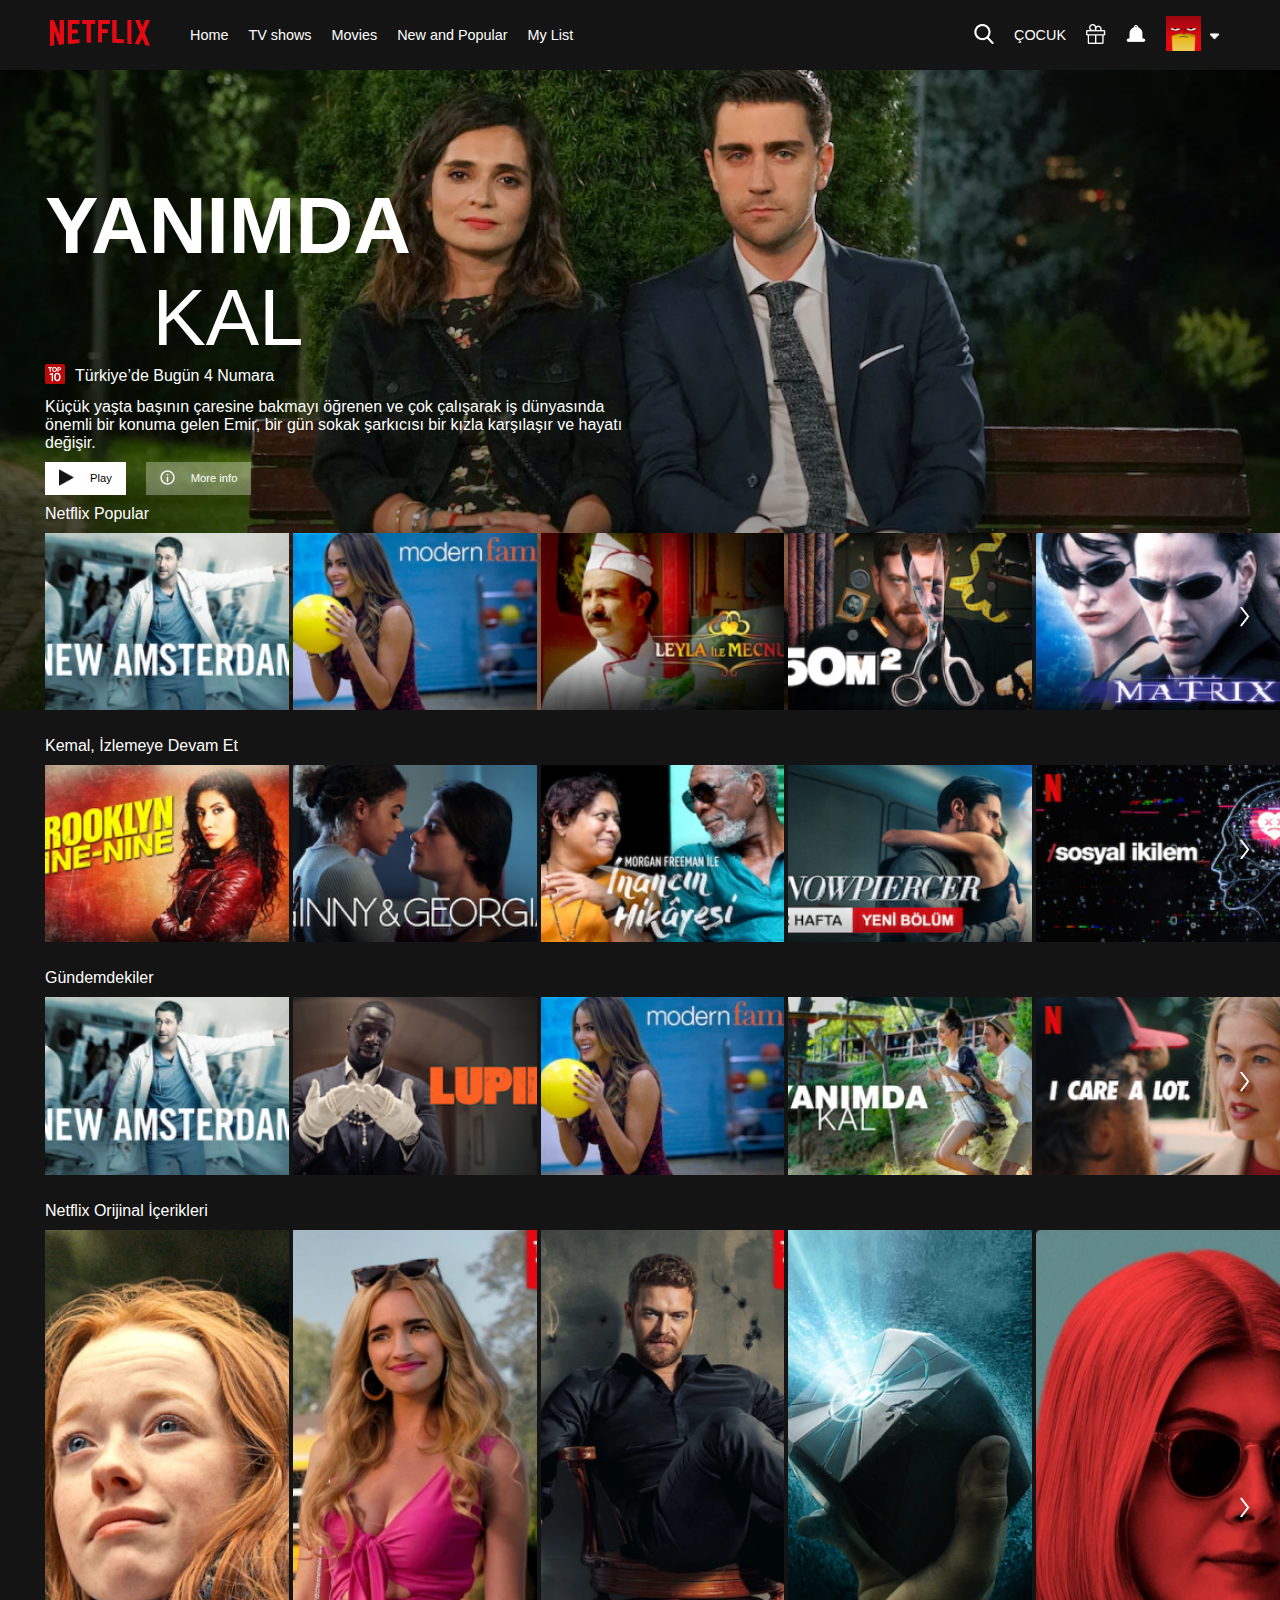
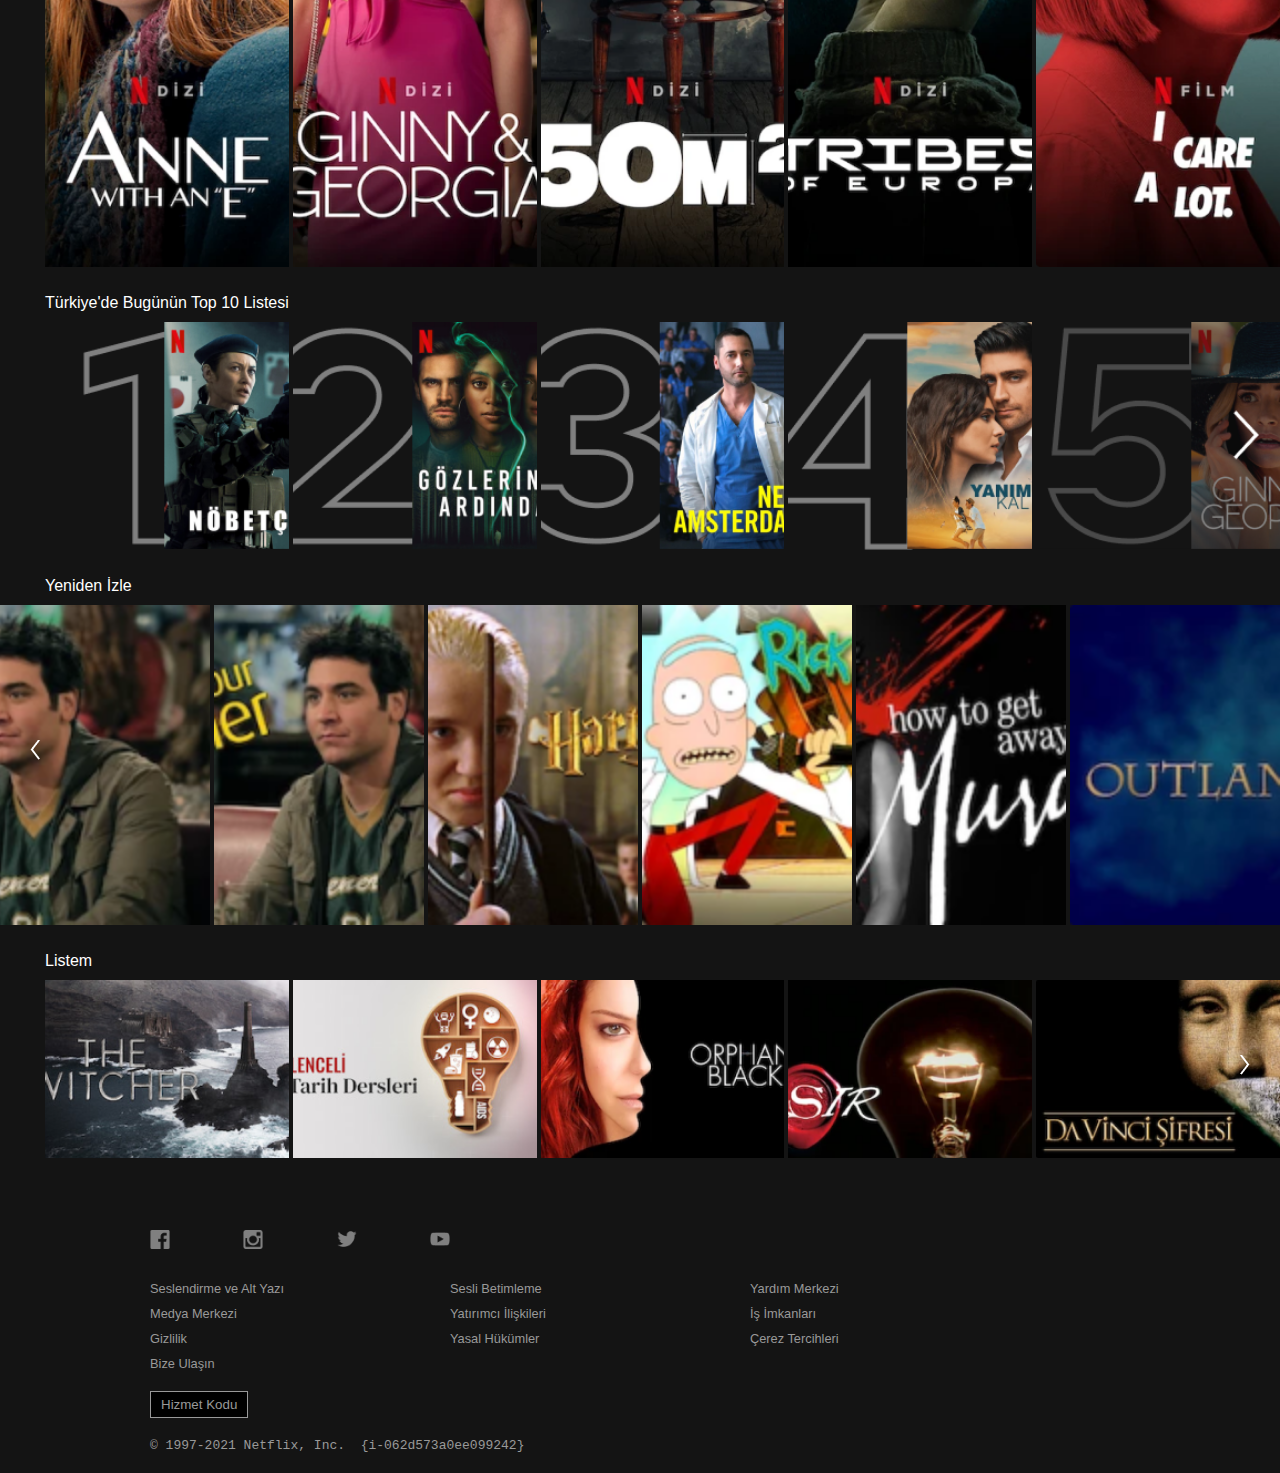
==== home.html @ 6e18d0bb "adding the user home page" ====
<!DOCTYPE html>
<html lang="en">
  <head>
    <meta charset="UTF-8" />
    <meta http-equiv="X-UA-Compatible" content="IE=edge" />
    <meta name="viewport" content="width=device-width, initial-scale=1.0" />
    <title>Movie App</title>
    <link rel="icon" type="image/x-icon" href="/images/favicon.png" />
    <link rel="stylesheet" href="/CSS/home.css" />
  </head>
  <body>
    <header>
      <nav>
        <figure class="netflix-logo">
          <img src="./Images/Fill-14.png" alt="Neflix-logo" />
        </figure>
        <div class="nav-pages">
          <span>Home</span>
          <span>TV shows</span>
          <span>Movies</span>
          <span>New and Popular</span>
          <span>My List</span>
        </div>
        <div class="browse">
          Browse
          <figure class="down-arrow">
            <img src="/Images/down-arrow.png" alt="" />
          </figure>
          <div class="extra"></div>
        </div>
        <div class="nav-icons">
          <figure class="only-on-big-screen">
            <img src="./Images/Search.png" alt="" />
          </figure>
          <span class="only-on-big-screen">ÇOCUK</span>
          <figure class="only-on-big-screen">
            <img src="/Images/Fill.png" alt="" />
          </figure>
          <figure>
            <img src="/Images/Bell.png" alt="" />
          </figure>
          <figure class="profile-picture">
            <img src="/Images/ProfilePicture (2).png" alt="" />
          </figure>
          <figure class="down-arrow only-on-big-screen">
            <img src="/Images/down-arrow.png" alt="" />
          </figure>
        </div>
      </nav>

      <div class="movie-poster">
        <div>
          <div class="movie-name">
            <span class="yanimda">YANIMDA</span>
            <span class="kal">KAL</span>
          </div>

          <div class="top-ten-bage-wrapper">
            <figure>
              <img src="/Images/Top10Badge.png" alt="" />
            </figure>
            Türkiye’de Bugün 4 Numara
          </div>
          <p>
            Küçük yaşta başının çaresine bakmayı öğrenen ve çok çalışarak iş
            dünyasında önemli bir konuma gelen Emir, bir gün sokak şarkıcısı bir
            kızla karşılaşır ve hayatı değişir.
          </p>
          <div class="buttons-wrapper">
            <button class="play">
              <figure><img src="/Images/play.png" alt="" /></figure>
              Play
            </button>
            <button class="warning">
              <figure><img src="/Images/warning.png" alt="" /></figure>
              More info
            </button>
          </div>
        </div>

        <div class="netflix-popular">
          <div class="netflix-popular-head-text">Netflix Popular</div>
          <div class="popular-posters">
            <figure>
              <img src="/Images/popularPoster (1).png" alt="" />
            </figure>
            <figure>
              <img src="/Images/popularPoster (2).png" alt="" />
            </figure>
            <figure class="last-two">
              <img src="/Images/popularPoster (3).png" alt="" />
            </figure>
            <figure class="last-two">
              <img src="/Images/popularPoster (4).png" alt="" />
            </figure>
            <figure class="last-two">
              <img src="/Images/popularPoster (5).png" alt="" />
            </figure>
            <figure class="side-arrow">
              <img src="/Images/side-arrow.png" alt="" />
            </figure>
          </div>
        </div>
      </div>
    </header>

    <!-- Main Content -->
    <div class="main-content">
      <!-- 1 -->
      <div class="netflix-popular">
        <div class="netflix-popular-head-text">Kemal, İzlemeye Devam Et</div>
        <div class="popular-posters">
          <figure>
            <img src="/Images/first(1).png" alt="" />
          </figure>
          <figure>
            <img src="/Images/first (2).png" alt="" />
          </figure>
          <figure class="last-two">
            <img src="/Images/first(3).png" alt="" />
          </figure>
          <figure class="last-two">
            <img src="/Images/first (4).png" alt="" />
          </figure>
          <figure class="last-two">
            <img src="/Images/first(5).png" alt="" />
          </figure>
          <figure class="side-arrow">
            <img src="/Images/side-arrow.png" alt="" />
          </figure>
        </div>
      </div>
      <!-- 2 -->
      <div class="netflix-popular">
        <div class="netflix-popular-head-text">
          Gündemdekiler</div>
        <div class="popular-posters">
          <figure>
            <img src="/Images/popularPoster (1).png" alt="" />
          </figure>
          <figure>
            <img src="/Images/second (1).png" alt="" />
          </figure>
          <figure class="last-two">
            <img src="/Images/popularPoster (2).png" alt="" />
          </figure>
          <figure class="last-two">
            <img src="/Images/second(2).png" alt="" />
          </figure>
          <figure class="last-two">
            <img src="/Images/second (3).png" alt="" />
          </figure>
          <figure class="side-arrow">
            <img src="/Images/side-arrow.png" alt="" />
          </figure>
        </div>
      </div>
      <!-- 3 -->
      <div class="netflix-popular">
        <div class="netflix-popular-head-text">
          Netflix Orijinal İçerikleri</div>
        <div class="popular-posters">
          <figure>
            <img src="/Images/third(1).png" alt="" />
          </figure>
          <figure>
            <img src="/Images/third (2).png" alt="" />
          </figure>
          <figure class="last-two">
            <img src="/Images/third (3).png" alt="" />
          </figure>
          <figure class="last-two">
            <img src="/Images/third (4).png" alt="" />
          </figure>
          <figure class="last-two">
            <img src="/Images/third (5).png" alt="" />
          </figure>
          <figure class="side-arrow">
            <img src="/Images/side-arrow.png" alt="" />
          </figure>
        </div>
      </div>
      <!-- 4 -->
      <div class="netflix-popular">
        <div class="netflix-popular-head-text">
          Türkiye'de Bugünün Top 10 Listesi</div>
        <div class="popular-posters">
          <figure>
            <img src="/Images/fourth.png" alt="" />
          </figure>
          <figure>
            <img src="/Images/RankCard (1).png" alt="" />
          </figure>
          <figure class="last-two">
            <img src="/Images/RankCard (2).png" alt="" />
          </figure>
          <figure class="last-two">
            <img src="/Images/RankCard (4).png" alt="" />
          </figure>
          <figure class="last-two">
            <img src="/Images/RankCard (5).png" alt="" />
          </figure>
          <figure class="side-arrow rankCard-last-side-arrow">
            <img src="/Images/side-arrow.png" alt="" />
          </figure>
        </div>
      </div>
      <!-- 5 -->
      <div class="netflix-popular no-padding-left">
        <div class="netflix-popular-head-text">
          Yeniden İzle</div>
        <div class="popular-posters">
          <figure>
            <img src="/Images/fifth (1).png" alt="" />
          </figure>
          <figure>
            <img src="/Images/fifth (2).png" alt="" />
          </figure>
          <figure class="last-two">
            <img src="/Images/fifth (3).png" alt="" />
          </figure>
          <figure class="last-two">
            <img src="/Images/fifth(4).png" alt="" />
          </figure>
          <figure class="last-two">
            <img src="/Images/fifth(5).png" alt="" />
          </figure>
          <figure class="last-two">
            <img src="/Images/fifth (6).png" alt="" />
          </figure>
          <figure class="side-arrow">
            <img src="/Images/side-arrow.png" alt="" />
          </figure>
        </div>
      </div>
      <!-- 6 -->
      <div class="netflix-popular">
        <div class="netflix-popular-head-text">
          Listem</div>
        <div class="popular-posters">
          <figure>
            <img src="/Images/sixth (1).png" alt="" />
          </figure>
          <figure>
            <img src="/Images/sixth(2).png" alt="" />
          </figure>
          <figure class="last-two">
            <img src="/Images/sixth(3).png" alt="" />
          </figure>
          <figure class="last-two">
            <img src="/Images/sixth(4).png" alt="" />
          </figure>
          <figure class="last-two">
            <img src="/Images/sixth(5).png" alt="" />
          </figure>
          <figure class="side-arrow">
            <img src="/Images/side-arrow.png" alt="" />
          </figure>
        </div>
      </div>

      <!-- Main content closing div -->
    </div>
    <!-- footer -->
    <footer>
      <div class="socials">
        <figure class="side-arrow">
          <img src="/Images/facebook-ash.png" alt="" />
        </figure>
        <figure class="side-arrow">
          <img src="/Images/instagram.png" alt="" />
        </figure>
        <figure class="side-arrow">
          <img src="/Images/twitter.png" alt="" />
        </figure>
        <figure class="side-arrow">
          <img src="/Images/youtube.png" alt="" />
        </figure>
      </div>
      <div class="footer-links-container">
        <!-- 1 -->
        <ul>
          <li>Seslendirme ve Alt Yazı</li>
          <li>Medya Merkezi</li>
          <li>Gizlilik</li>
          <li>Bize Ulaşın</li>
        </ul>
        <!-- 2 -->
        <ul>
          <li>Sesli Betimleme</li>
          <li>Yatırımcı İlişkileri</li>
          <li>Yasal Hükümler</li>
        </ul>
        <!-- 3 -->
        <ul>
          <li>Yardım Merkezi</li>
          <li>İş İmkanları</li>
          <li>Çerez Tercihleri</li>
        </ul>
      </div>
      <button class="footer-button">Hizmet Kodu</button>

      <pre>© 1997-2021 Netflix, Inc.  {i-062d573a0ee099242}</pre>
    </footer>
    <script src="/JS/home.js"></script>
  </body>
</html>
---- CSS/home.css ----
/* GENERAL STYLES */
* {
  margin: 0;
  padding: 0;
  box-sizing: border-box;
}
body {
  width: 100%;
  font-family: Arial, Helvetica, sans-serif;
  color: white;
  background-color: rgba(20, 20, 20, 1);
}
img {
  width: 100%;
  height: 100%;
  object-fit: contain;
}
figure {
  width: 50px;
}

/* Header  */
nav {
  display: flex;
  justify-content: center;
  align-items: center;
  padding: 0px 50px;
  height: 70px;
}
nav figure.netflix-logo {
  width: 100px;
}

nav > div {
  display: flex;
}
nav > .nav-pages {
  margin-left: 30px;
}
nav > .nav-pages > span {
  margin: 0 10px;
  font-size: 0.9rem;
  cursor: pointer;
}
nav > .nav-pages > span:hover {
  color: #999;
}
nav > .browse {
  display: none;
}
nav > .nav-icons {
  display: flex;
  justify-content: center;
  align-items: center;
  margin-left: auto;
}
nav > .nav-icons > * {
  margin: 0 10px;
  font-size: 0.9rem;
}
nav > .nav-icons > figure {
  width: 20px;
  cursor: pointer;
}
nav > .nav-icons > figure.profile-picture {
  width: 35px;
}
nav > .nav-icons > figure.down-arrow {
  width: 11px;
}
nav > .nav-icons > figure:last-of-type {
  margin-left: -2px;
}
header .movie-poster {
  display: flex;
  flex-direction: column;
  height: fit-content;
  background: #fff url("/Images/moviePoster.png") no-repeat center center /
    cover;
  padding-left: 45px;
  padding-top: 110px;
}
header .movie-poster > div {
  display: flex;
  flex-direction: column;
}

header .movie-poster > div .movie-name {
  display: flex;
  flex-direction: column;
  font-size: 5rem;
  width: fit-content;
  height: fit-content;
}
header .movie-poster > div .movie-name > span {
  text-align: center;
  font-weight: bold;
}
header .movie-poster > div .movie-name > .kal {
  font-family: "Lucida Sans", "Lucida Sans Regular", "Lucida Grande",
    "Lucida Sans Unicode", Geneva, Verdana, sans-serif;
    font-weight: 100;
}
header .movie-poster > div .top-ten-bage-wrapper {
  display: flex;
  align-items: center;
  margin-bottom: 10px;
}
header .movie-poster > div .top-ten-bage-wrapper > figure {
  width: 20px;
  margin-right: 10px;
}
header .movie-poster > div > p {
  width: 47%;
}
header .movie-poster > div > .buttons-wrapper {
  margin-top: 10px;
  display: flex;
}
header .movie-poster > div > .buttons-wrapper > button {
  display: flex;
  justify-content: space-between;
  padding: 7px 14px;
  align-items: center;
  width: fit-content;
  border: none;
  font-size: 0.7rem;
  cursor: pointer;
}
header .movie-poster > div > .buttons-wrapper > button.play {
  background: rgba(255, 255, 255, 1);
  margin-right: 20px;
}
header .movie-poster > div > .buttons-wrapper > button.warning {
  background: rgba(255, 255, 255, 0.3);
  color: white;
}
header .movie-poster > div > .buttons-wrapper > button > figure {
  width: 15px;
  margin-right: 16px;
}
/* Netflix popular */
.netflix-popular {
  margin-top: 10px;
}
.netflix-popular > .netflix-popular-head-text {
  font-size: 0.6;
}
.netflix-popular > .popular-posters {
  display: flex;
  position: relative;
  margin-top: 10px;
  margin-bottom: 0px;
  justify-content: space-between;
  width: 100%;
}
.netflix-popular > .popular-posters > figure {
  width: 19.75%;
  display: flex;
  align-items: flex-end;
  cursor: pointer;
}
.netflix-popular > .popular-posters > figure > img {
  object-fit: cover;
}
.netflix-popular > .popular-posters > figure.side-arrow {
  position: absolute;
  top: 42%;
  right: 30px;
  width: 10px;
  height: 20px;
  cursor: pointer;
}
.netflix-popular > .popular-posters > 
figure.rankCard-last-side-arrow {
  visibility: hidden;
}

/* Main content */

/* .main-content {
} */
.main-content > div {
  margin-top: 27px;
  padding-left: 45px;
}

.main-content div.no-padding-left {
  padding-left: 0;
  width: 100%;
}
.main-content div.no-padding-left .netflix-popular-head-text {
  padding-left: 45px;
}
.main-content div.no-padding-left >.popular-posters 
> figure {
  width: 16.4%;
}
 
.main-content div.no-padding-left >.popular-posters 
> figure.side-arrow {
  width: 10px;
  left: 30px;
  transform: rotate(180deg);
}

/* Foooter */
footer {
  margin-top: 50px;
  padding: 20px 150px;
}
footer .socials {
  display: flex;
  width: 300px;
  justify-content: space-between;
}
footer > .socials figure {
  width: 20px;
}
.footer-links-container {
  margin: 20px 0;
  display: flex;
  flex-wrap: wrap;
}
.footer-links-container ul {
  display: flex;
  flex-direction: column;
  max-width: 25%;
  min-width: 300px;
  /* background-color: yellow; */
}
.footer-links-container ul li {
  list-style: none;
  display: flex;
  margin-top: 10px;
  font-size: 0.8rem;
  cursor: pointer;
  color: #999;
  display: flex;
  
}
.footer-links-container ul li:hover {
  text-decoration: underline;
}
.footer-button {
  background-color: black;
  color: #999;
  border: 1px solid #999;
  padding: 5px 10px;
  margin-bottom: 20px;
}
footer pre {
  color: #999;
}



/* MEDIA QUERIES */
@media (max-width: 950px) {
  nav {
    padding: 0 20px;
  }
  nav > .nav-pages {
    position: absolute;
    flex-direction: column;
    align-items: center;
    top: 80px;
    left: 0px;
    background-color: rgba(0, 0, 0, 0.9);
    padding: 0px 0;
    margin-left: 0;
    width: 300px;
    border-top: 3px solid #aaa;
    color: #999;
    display: none;
  }
  nav > .nav-pages.show {
    display: flex;
  }

  nav > .nav-pages span {
    height: 60px;
    display: flex;
    justify-content: center;
    align-items: center;
    width: 100%;
  }
  nav > .nav-pages span:hover {
    background-color: rgba(255, 255, 255, 0.2);
  }

  nav > .browse {
    display: flex;
    justify-self: start;
    align-items: center;
    margin-left: 20px;
    cursor: pointer;
  }
  /* nav > .browse .extra {
    position: absolute;
    width: 100px;
    height: 100px;
    background-color: rebeccapurple;
  } */
  nav > .browse > figure {
    width: 11px;
    margin-left: 5px;
  }
}

@media (max-width: 650px) {
  nav {
    padding: 10px;
  }
  nav > .nav-icons > * {
    margin: 0 5px;
    font-size: 0.9rem;
  }
  nav figure.netflix-logo {
    width: 60px;
  }
  nav > .nav-icons .only-on-big-screen {
    display: none;
  }
  header .movie-poster > div .movie-name {
    font-size: 1.5rem;
  }
  header .movie-poster > div > p {
    width: 67%;
  }
  .netflix-popular > .popular-posters > figure {
    width: 49.9%;
    display: flex;
    align-items: flex-end;
    cursor: pointer;
  }
  .netflix-popular > .popular-posters 
  > figure.last-two {
      display: none;
  }
  .netflix-popular > .popular-posters > 
figure.rankCard-last-side-arrow {
  visibility: visible;
}
.main-content div.no-padding-left >.popular-posters 
> figure {
  width: 49.9%;
}
footer {
  margin-top: 50px;
  padding: 20px 50px;
}

}
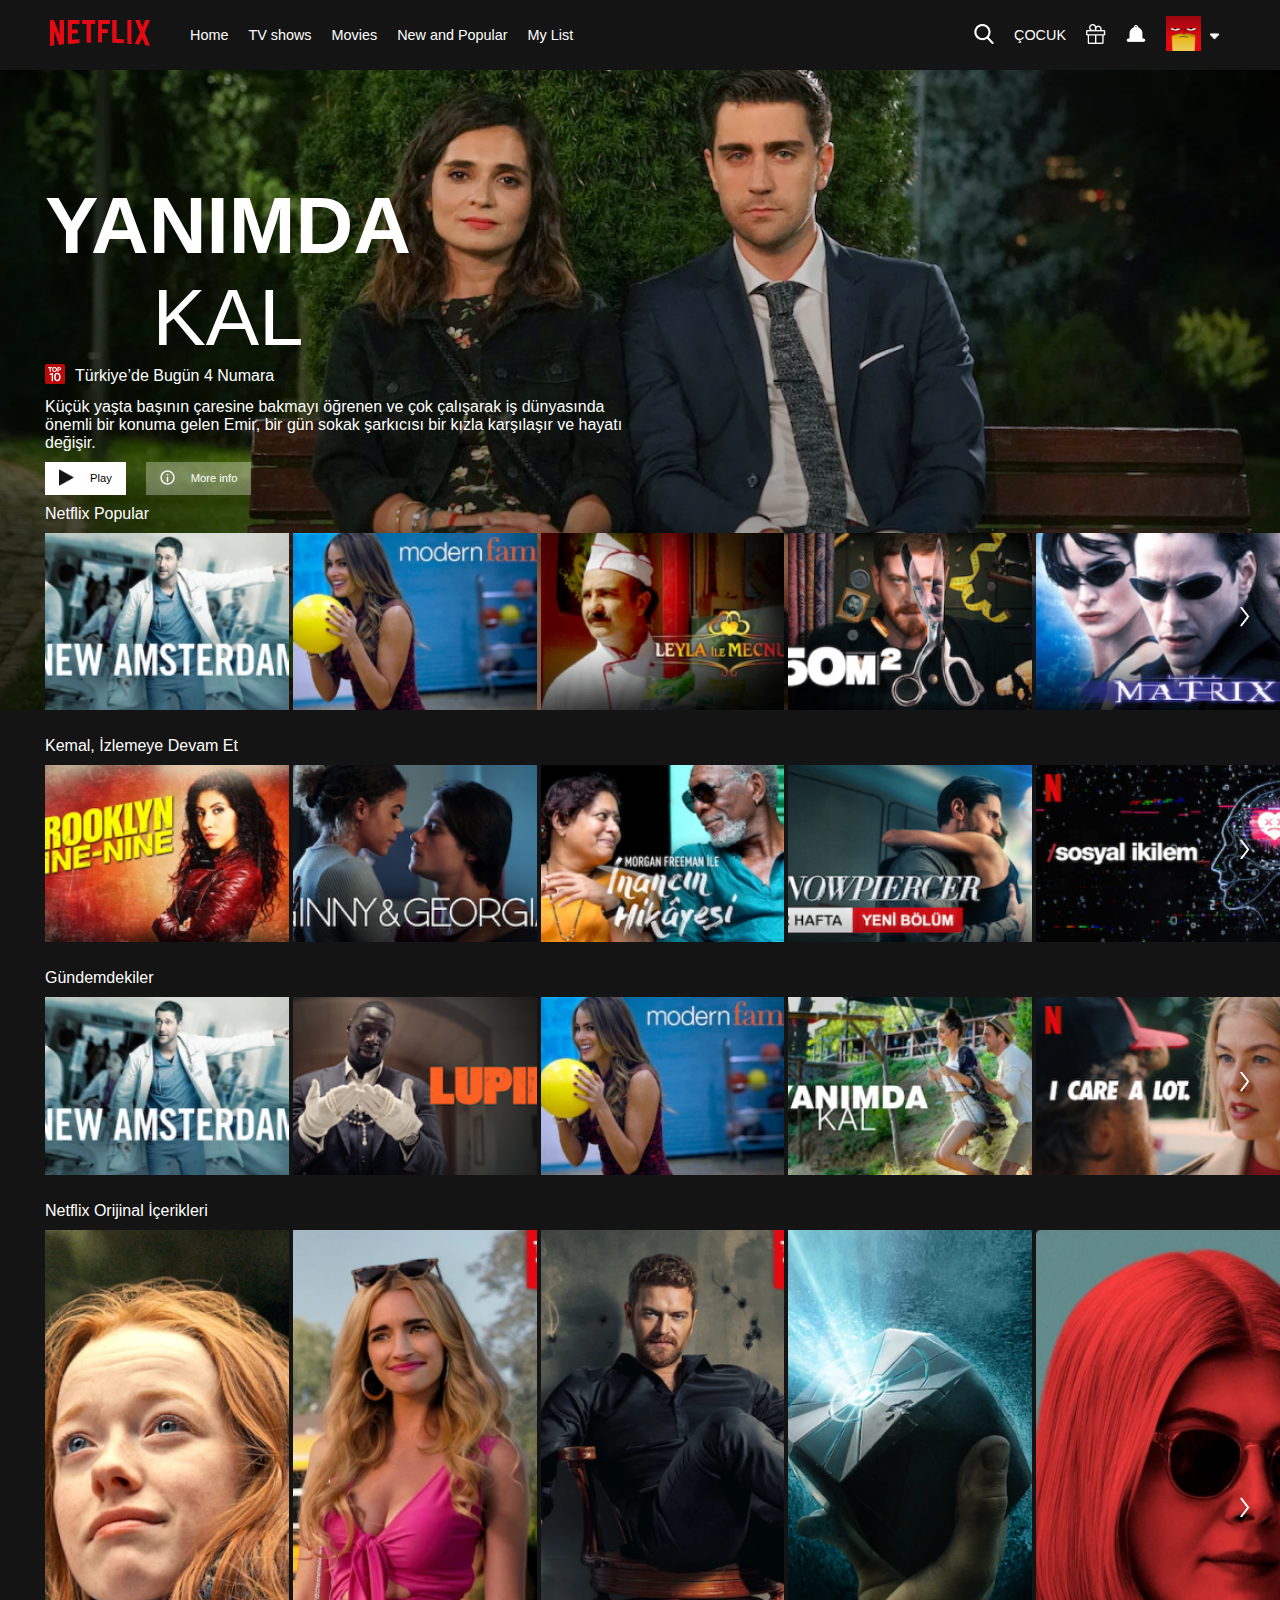
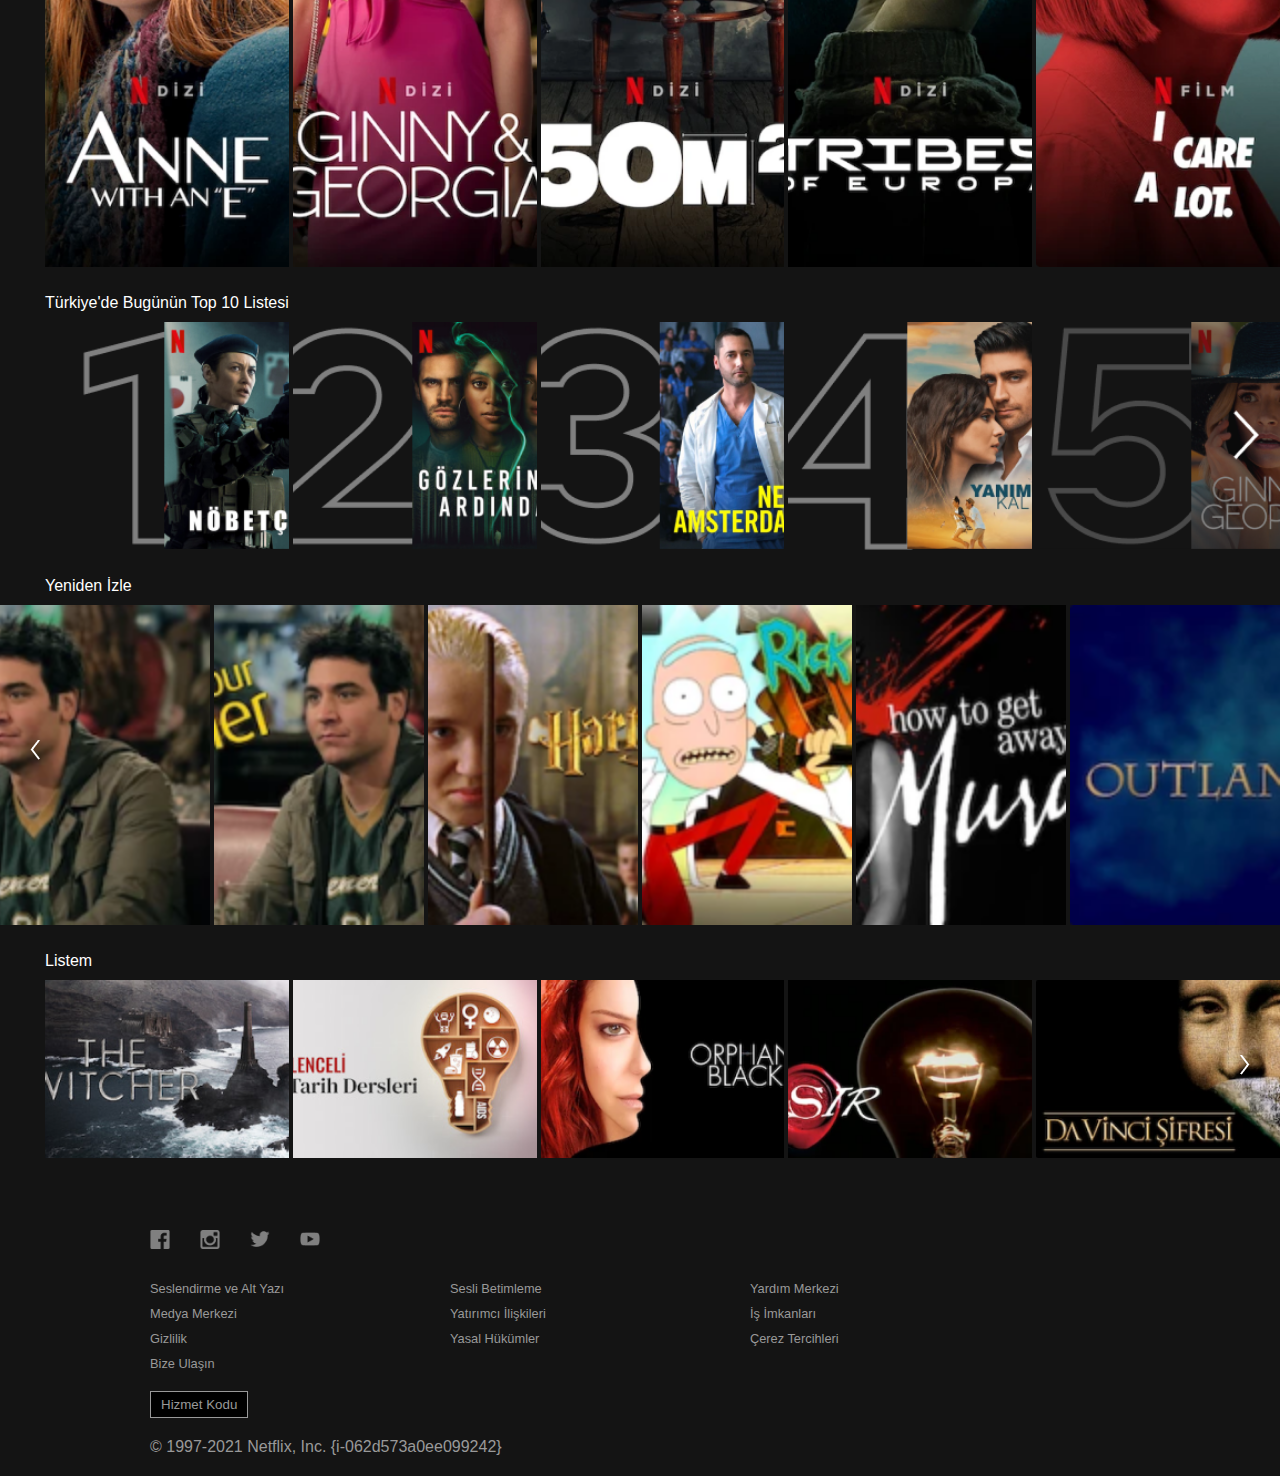
==== commit d5288720: "regular code maintenance" ====
--- a/home.html
+++ b/home.html
@@ -4,8 +4,8 @@
     <meta charset="UTF-8" />
     <meta http-equiv="X-UA-Compatible" content="IE=edge" />
     <meta name="viewport" content="width=device-width, initial-scale=1.0" />
-    <title>Movie App</title>
-    <link rel="icon" type="image/x-icon" href="/images/favicon.png" />
+    <title>App</title>
+    <!-- <link rel="icon" type="image/x-icon" href="/images/favicon.png" /> -->
     <link rel="stylesheet" href="/CSS/home.css" />
   </head>
   <body>
@@ -111,22 +111,22 @@
         <div class="netflix-popular-head-text">Kemal, İzlemeye Devam Et</div>
         <div class="popular-posters">
           <figure>
-            <img src="/Images/first(1).png" alt="" />
-          </figure>
-          <figure>
-            <img src="/Images/first (2).png" alt="" />
-          </figure>
-          <figure class="last-two">
-            <img src="/Images/first(3).png" alt="" />
-          </figure>
-          <figure class="last-two">
-            <img src="/Images/first (4).png" alt="" />
-          </figure>
-          <figure class="last-two">
-            <img src="/Images/first(5).png" alt="" />
-          </figure>
-          <figure class="side-arrow">
-            <img src="/Images/side-arrow.png" alt="" />
+            <img src="/Images/first(1).png" alt="Movie Poster" />
+          </figure>
+          <figure>
+            <img src="/Images/first (2).png" alt="Movie Poster" />
+          </figure>
+          <figure class="last-two">
+            <img src="/Images/first(3).png" alt="Movie Poster" />
+          </figure>
+          <figure class="last-two">
+            <img src="/Images/first (4).png" alt="Movie Poster" />
+          </figure>
+          <figure class="last-two">
+            <img src="/Images/first(5).png" alt="Movie Poster" />
+          </figure>
+          <figure class="side-arrow">
+            <img src="/Images/side-arrow.png" alt="side arrow" />
           </figure>
         </div>
       </div>
@@ -136,22 +136,22 @@
           Gündemdekiler</div>
         <div class="popular-posters">
           <figure>
-            <img src="/Images/popularPoster (1).png" alt="" />
-          </figure>
-          <figure>
-            <img src="/Images/second (1).png" alt="" />
-          </figure>
-          <figure class="last-two">
-            <img src="/Images/popularPoster (2).png" alt="" />
-          </figure>
-          <figure class="last-two">
-            <img src="/Images/second(2).png" alt="" />
-          </figure>
-          <figure class="last-two">
-            <img src="/Images/second (3).png" alt="" />
-          </figure>
-          <figure class="side-arrow">
-            <img src="/Images/side-arrow.png" alt="" />
+            <img src="/Images/popularPoster (1).png" alt="Movie Poster" />
+          </figure>
+          <figure>
+            <img src="/Images/second (1).png" alt="Movie Poster" />
+          </figure>
+          <figure class="last-two">
+            <img src="/Images/popularPoster (2).png" alt="Movie Poster" />
+          </figure>
+          <figure class="last-two">
+            <img src="/Images/second(2).png" alt="Movie Poster" />
+          </figure>
+          <figure class="last-two">
+            <img src="/Images/second (3).png" alt="Movie Poster" />
+          </figure>
+          <figure class="side-arrow">
+            <img src="/Images/side-arrow.png" alt="side arrow" />
           </figure>
         </div>
       </div>
@@ -161,22 +161,22 @@
           Netflix Orijinal İçerikleri</div>
         <div class="popular-posters">
           <figure>
-            <img src="/Images/third(1).png" alt="" />
-          </figure>
-          <figure>
-            <img src="/Images/third (2).png" alt="" />
-          </figure>
-          <figure class="last-two">
-            <img src="/Images/third (3).png" alt="" />
-          </figure>
-          <figure class="last-two">
-            <img src="/Images/third (4).png" alt="" />
-          </figure>
-          <figure class="last-two">
-            <img src="/Images/third (5).png" alt="" />
-          </figure>
-          <figure class="side-arrow">
-            <img src="/Images/side-arrow.png" alt="" />
+            <img src="/Images/third(1).png" alt="Movie Poster" />
+          </figure>
+          <figure>
+            <img src="/Images/third (2).png" alt="Movie Poster" />
+          </figure>
+          <figure class="last-two">
+            <img src="/Images/third (3).png" alt="Movie Poster" />
+          </figure>
+          <figure class="last-two">
+            <img src="/Images/third (4).png" alt="Movie Poster" />
+          </figure>
+          <figure class="last-two">
+            <img src="/Images/third (5).png" alt="Movie Poster" />
+          </figure>
+          <figure class="side-arrow">
+            <img src="/Images/side-arrow.png" alt="side arrow" />
           </figure>
         </div>
       </div>
@@ -211,25 +211,25 @@
           Yeniden İzle</div>
         <div class="popular-posters">
           <figure>
-            <img src="/Images/fifth (1).png" alt="" />
-          </figure>
-          <figure>
-            <img src="/Images/fifth (2).png" alt="" />
-          </figure>
-          <figure class="last-two">
-            <img src="/Images/fifth (3).png" alt="" />
-          </figure>
-          <figure class="last-two">
-            <img src="/Images/fifth(4).png" alt="" />
-          </figure>
-          <figure class="last-two">
-            <img src="/Images/fifth(5).png" alt="" />
-          </figure>
-          <figure class="last-two">
-            <img src="/Images/fifth (6).png" alt="" />
-          </figure>
-          <figure class="side-arrow">
-            <img src="/Images/side-arrow.png" alt="" />
+            <img src="/Images/fifth (1).png" alt="Movie Poster" />
+          </figure>
+          <figure>
+            <img src="/Images/fifth (2).png" alt="Movie Poster" />
+          </figure>
+          <figure class="last-two">
+            <img src="/Images/fifth (3).png" alt="Movie Poster" />
+          </figure>
+          <figure class="last-two">
+            <img src="/Images/fifth(4).png" alt="Movie Poster" />
+          </figure>
+          <figure class="last-two">
+            <img src="/Images/fifth(5).png" alt="Movie Poster" />
+          </figure>
+          <figure class="last-two">
+            <img src="/Images/fifth (6).png" alt="Movie Poster" />
+          </figure>
+          <figure class="side-arrow">
+            <img src="/Images/side-arrow.png" alt="side arrow" />
           </figure>
         </div>
       </div>
@@ -239,22 +239,22 @@
           Listem</div>
         <div class="popular-posters">
           <figure>
-            <img src="/Images/sixth (1).png" alt="" />
-          </figure>
-          <figure>
-            <img src="/Images/sixth(2).png" alt="" />
-          </figure>
-          <figure class="last-two">
-            <img src="/Images/sixth(3).png" alt="" />
-          </figure>
-          <figure class="last-two">
-            <img src="/Images/sixth(4).png" alt="" />
-          </figure>
-          <figure class="last-two">
-            <img src="/Images/sixth(5).png" alt="" />
-          </figure>
-          <figure class="side-arrow">
-            <img src="/Images/side-arrow.png" alt="" />
+            <img src="/Images/sixth (1).png" alt="Movie Poster" />
+          </figure>
+          <figure>
+            <img src="/Images/sixth(2).png" alt="Movie Poster" />
+          </figure>
+          <figure class="last-two">
+            <img src="/Images/sixth(3).png" alt="Movie Poster" />
+          </figure>
+          <figure class="last-two">
+            <img src="/Images/sixth(4).png" alt="Movie Poster" />
+          </figure>
+          <figure class="last-two">
+            <img src="/Images/sixth(5).png" alt="Movie Poster" />
+          </figure>
+          <figure class="side-arrow">
+            <img src="/Images/side-arrow.png" alt="side arrow" />
           </figure>
         </div>
       </div>
@@ -265,16 +265,16 @@
     <footer>
       <div class="socials">
         <figure class="side-arrow">
-          <img src="/Images/facebook-ash.png" alt="" />
+          <img src="/Images/facebook-ash.png" alt="facebook-icon" />
         </figure>
         <figure class="side-arrow">
-          <img src="/Images/instagram.png" alt="" />
+          <img src="/Images/instagram.png" alt="instagram-icon" />
         </figure>
         <figure class="side-arrow">
-          <img src="/Images/twitter.png" alt="" />
+          <img src="/Images/twitter.png" alt="twitter-icon" />
         </figure>
         <figure class="side-arrow">
-          <img src="/Images/youtube.png" alt="" />
+          <img src="/Images/youtube.png" alt="youtube-icon" />
         </figure>
       </div>
       <div class="footer-links-container">
@@ -299,8 +299,9 @@
         </ul>
       </div>
       <button class="footer-button">Hizmet Kodu</button>
-
-      <pre>© 1997-2021 Netflix, Inc.  {i-062d573a0ee099242}</pre>
+      <div class="pre">
+        © 1997-2021 Netflix, Inc.  {i-062d573a0ee099242}
+      </div>
     </footer>
     <script src="/JS/home.js"></script>
   </body>
--- a/CSS/home.css
+++ b/CSS/home.css
@@ -20,6 +20,9 @@
 }
 
 /* Header  */
+header {
+  width: 100%;
+}
 nav {
   display: flex;
   justify-content: center;
@@ -79,6 +82,7 @@
     cover;
   padding-left: 45px;
   padding-top: 110px;
+  width: 100%;
 }
 header .movie-poster > div {
   display: flex;
@@ -211,7 +215,7 @@
 }
 footer .socials {
   display: flex;
-  width: 300px;
+  width: 170px;
   justify-content: space-between;
 }
 footer > .socials figure {
@@ -227,7 +231,6 @@
   flex-direction: column;
   max-width: 25%;
   min-width: 300px;
-  /* background-color: yellow; */
 }
 .footer-links-container ul li {
   list-style: none;
@@ -249,8 +252,10 @@
   padding: 5px 10px;
   margin-bottom: 20px;
 }
-footer pre {
+footer .pre {
+  display: flex;
   color: #999;
+  width: 85%;
 }
 
 
@@ -349,6 +354,11 @@
 footer {
   margin-top: 50px;
   padding: 20px 50px;
-}
-
-}
+}.footer-links-container {
+  flex-direction: column;
+}
+.footer-links-container ul {
+  min-width: fit-content;
+}
+
+}
